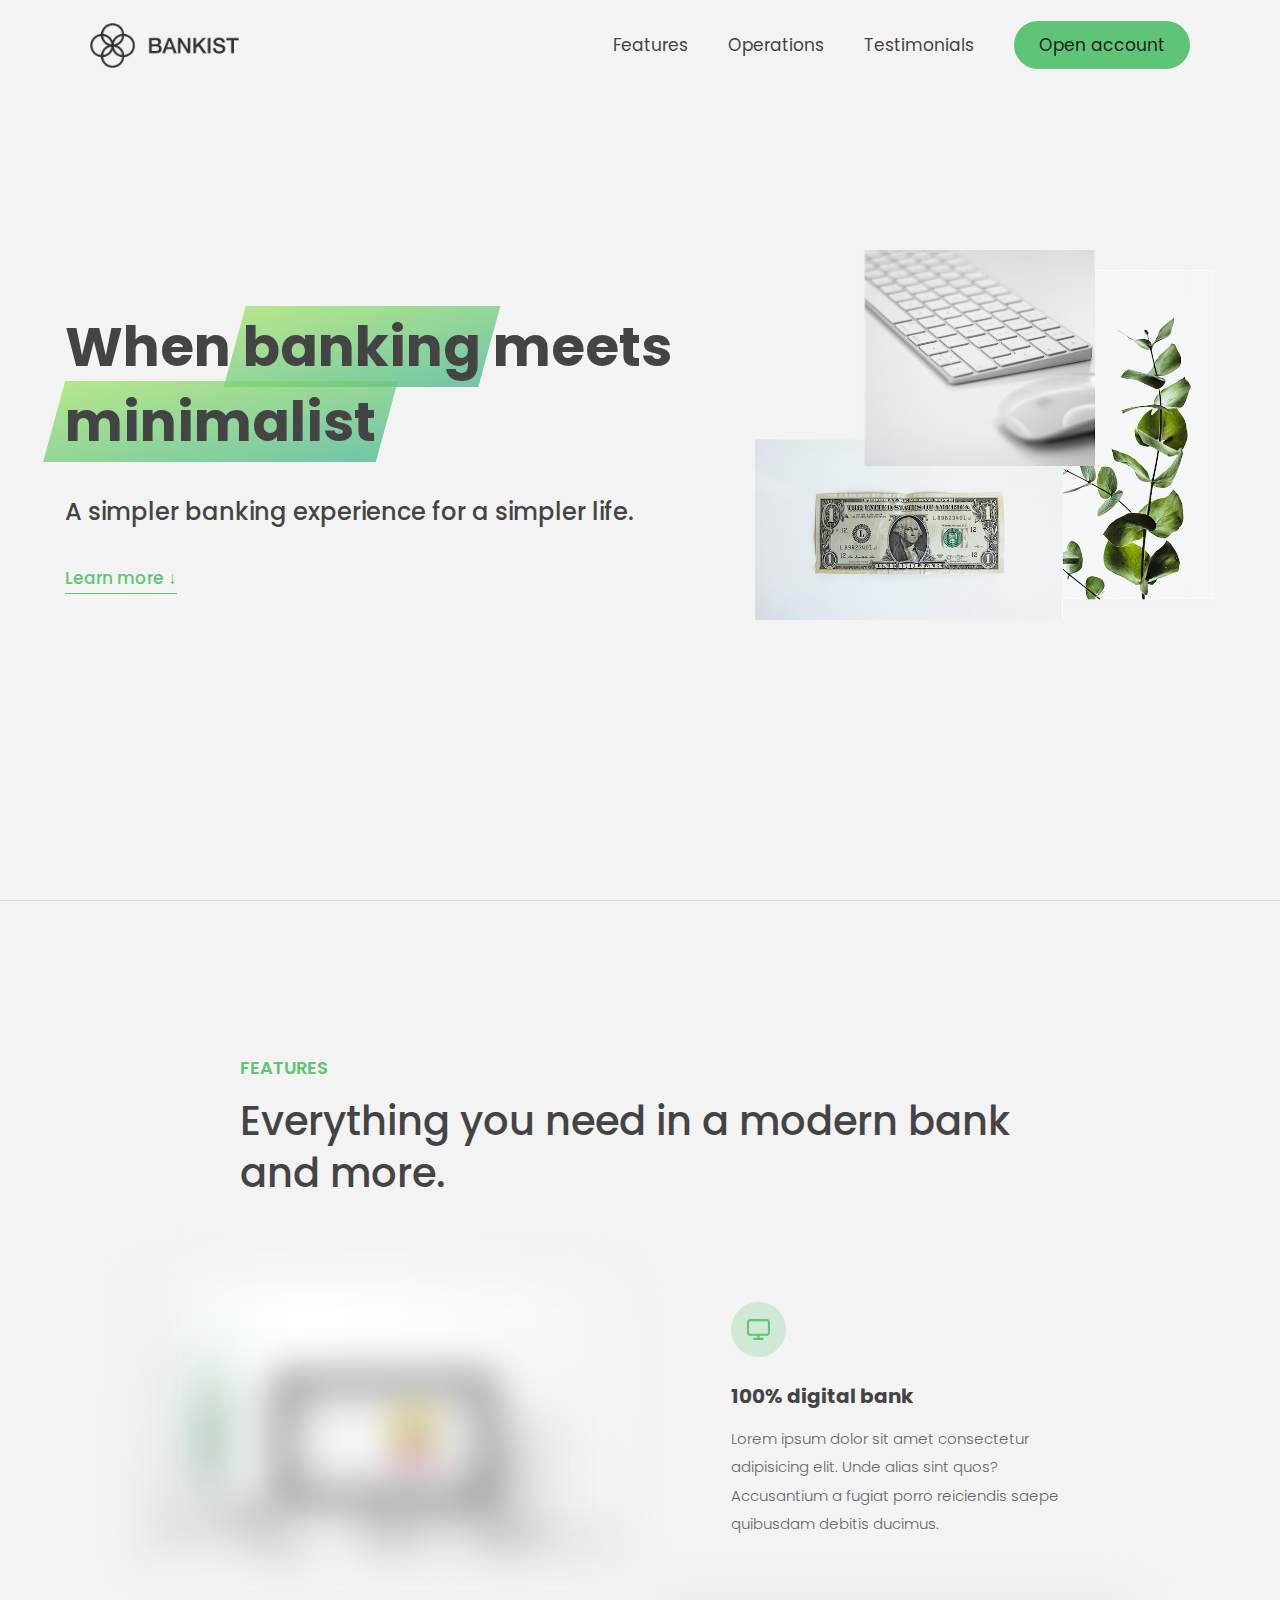
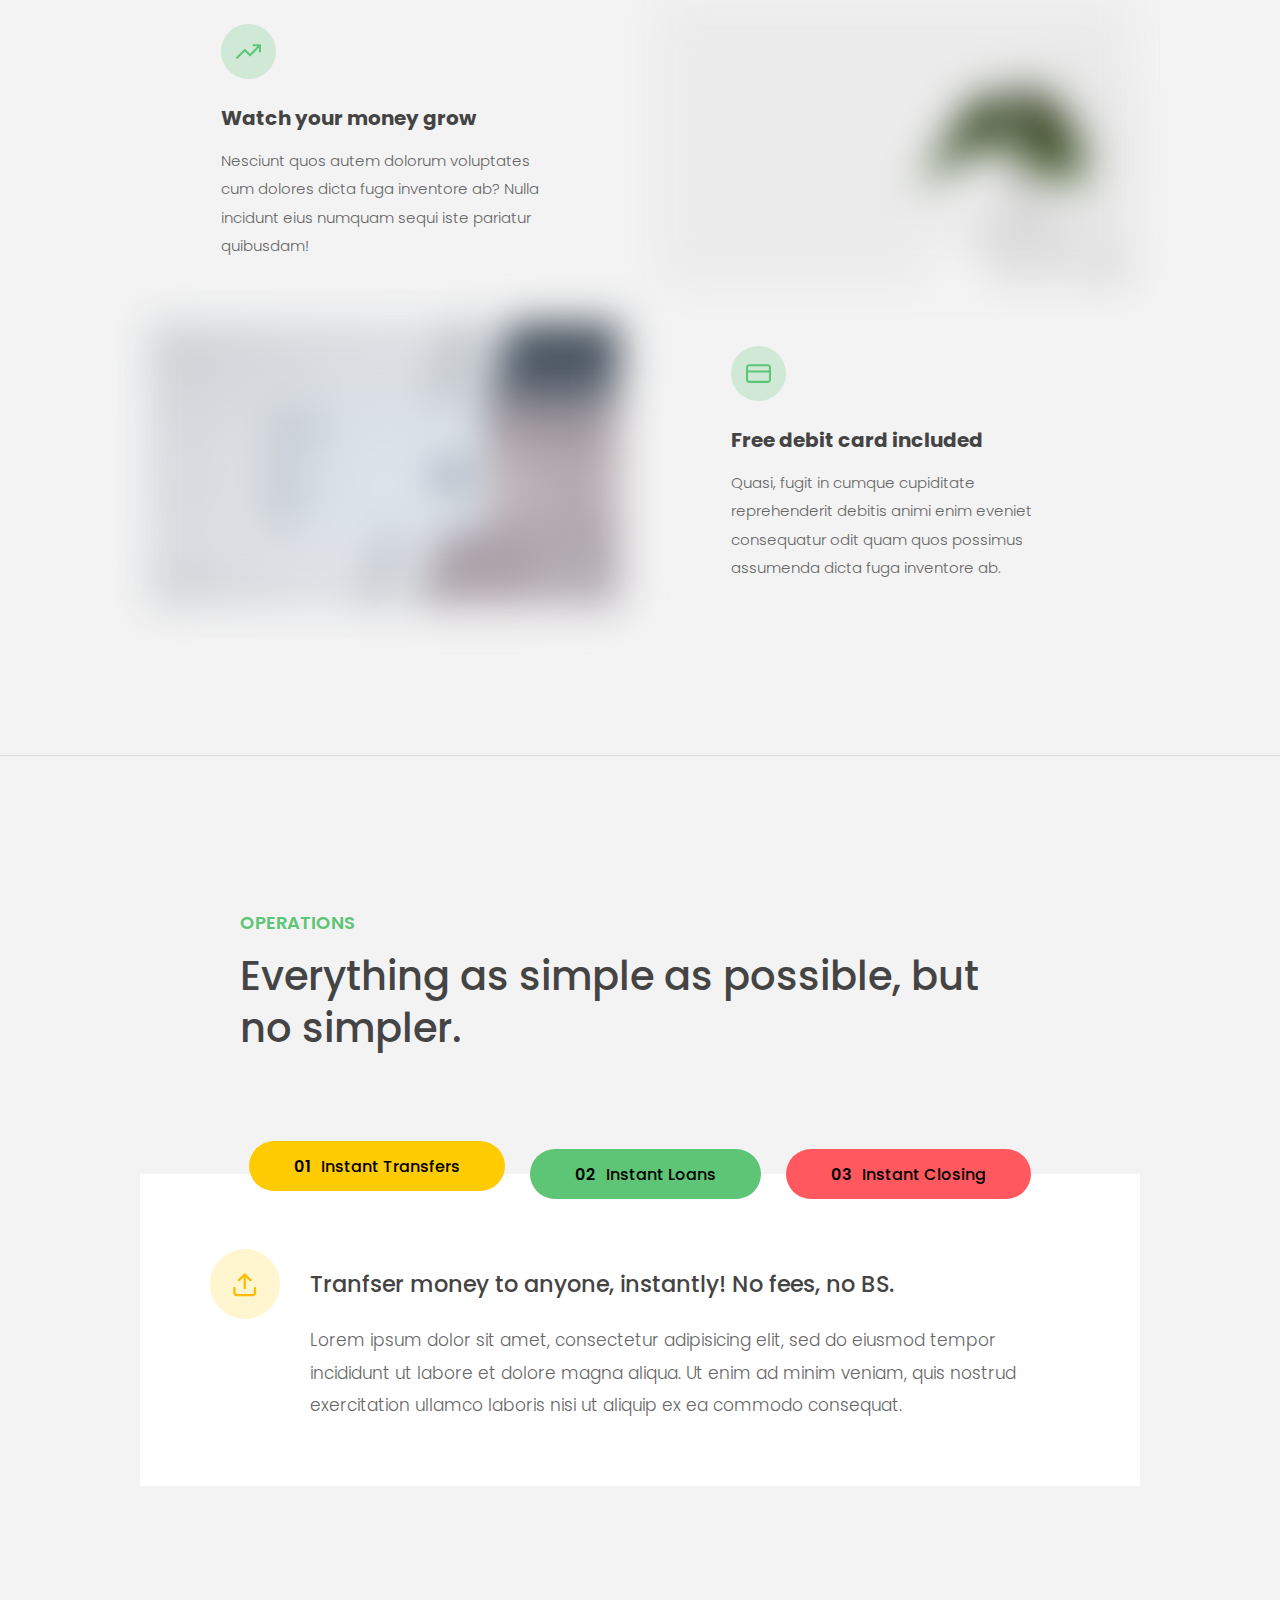
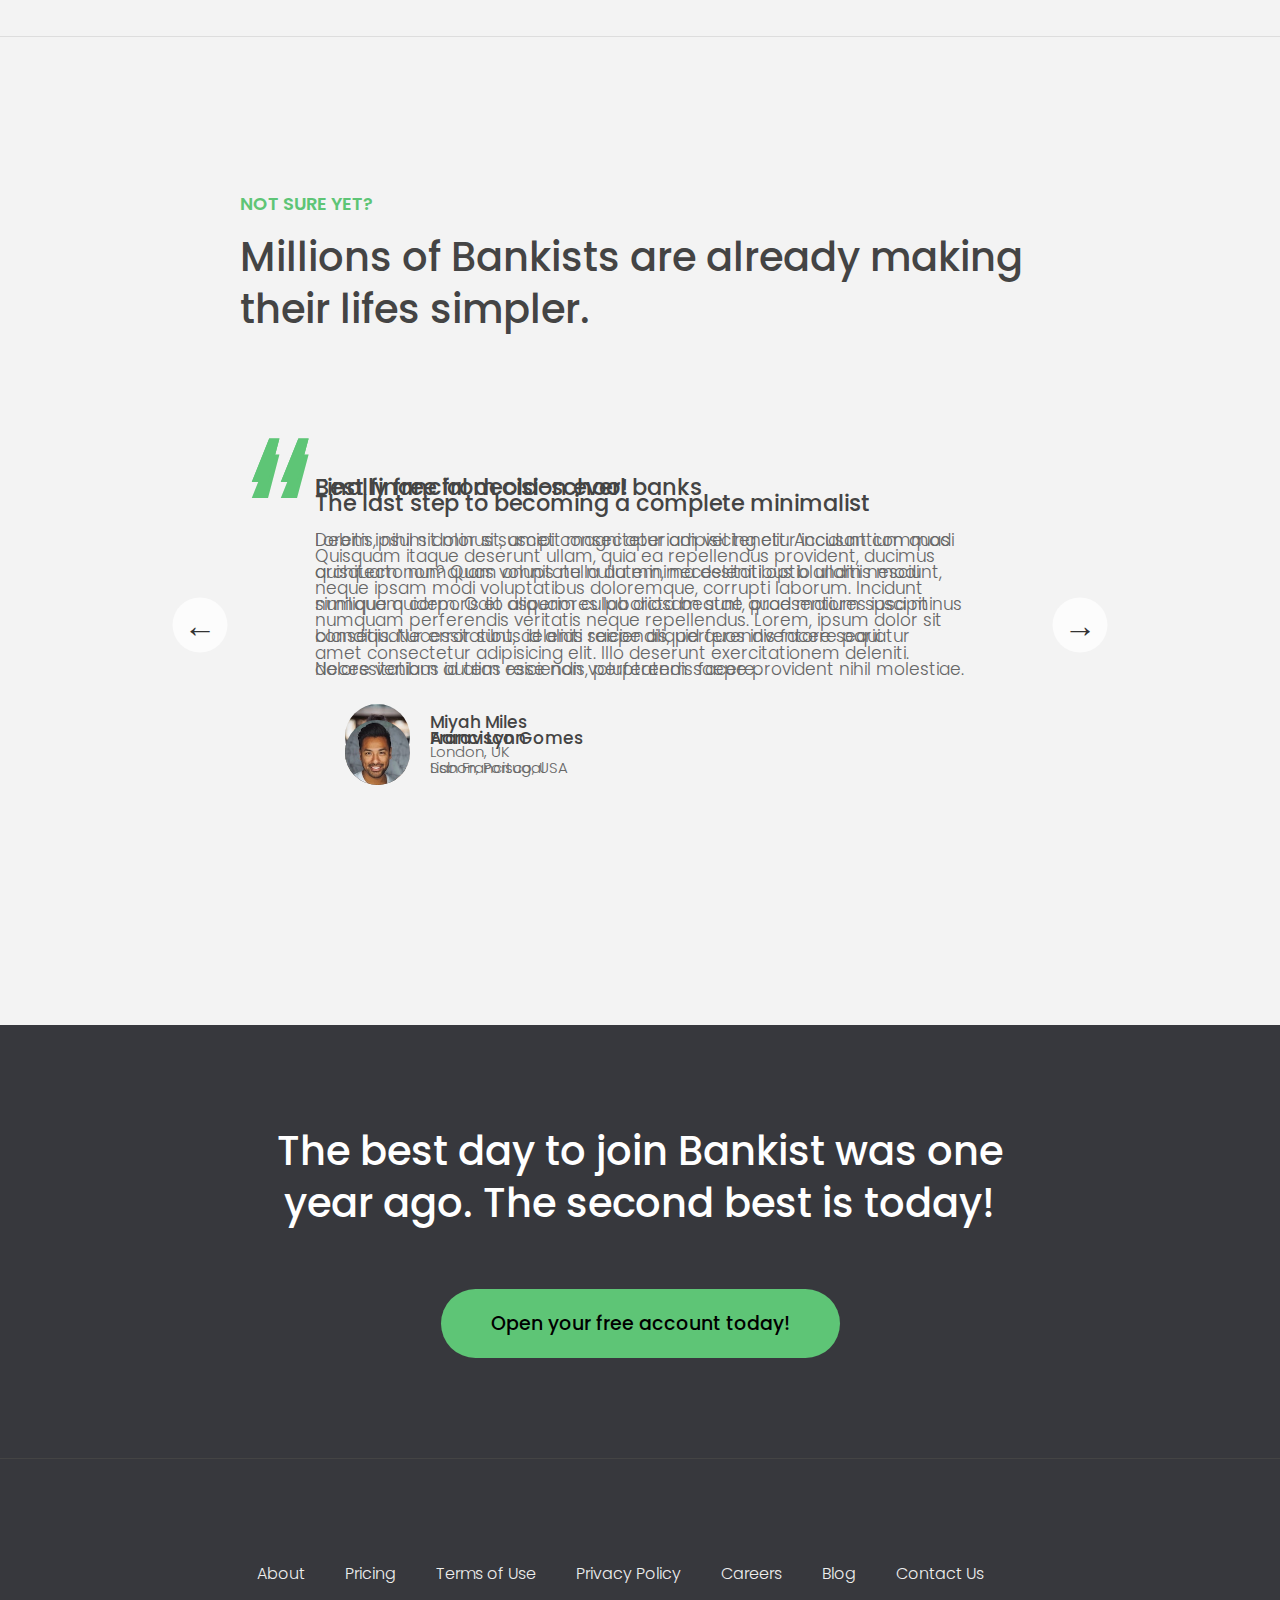
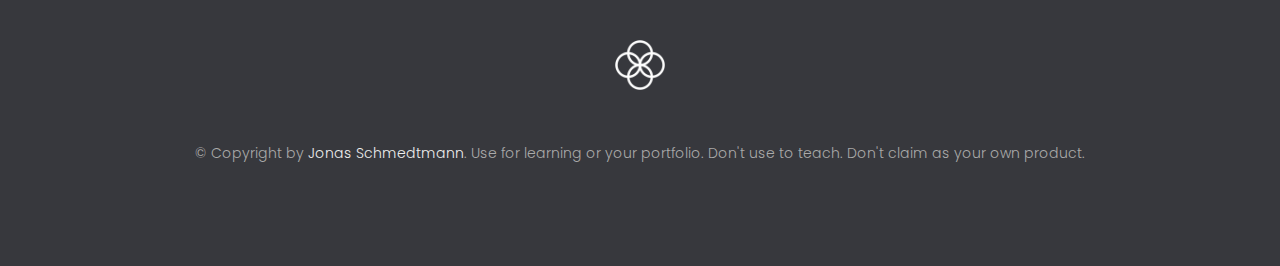
==== 13-Advanced-DOM-Bankist/starter/index.html @ 2bac459d "start" ====
<!DOCTYPE html>
<html lang="en">
  <head>
    <meta charset="UTF-8" />
    <meta name="viewport" content="width=device-width, initial-scale=1.0" />
    <meta http-equiv="X-UA-Compatible" content="ie=edge" />
    <link rel="shortcut icon" type="image/png" href="img/icon.png" />

    <link
      href="https://fonts.googleapis.com/css?family=Poppins:300,400,500,600&display=swap"
      rel="stylesheet"
    />
    <link rel="stylesheet" href="style.css" />
    <title>Bankist | When Banking meets Minimalist</title>
  </head>
  <body>
    <header class="header">
      <nav class="nav">
        <img
          src="img/logo.png"
          alt="Bankist logo"
          class="nav__logo"
          id="logo"
        />
        <ul class="nav__links">
          <li class="nav__item">
            <a class="nav__link" href="#section--1">Features</a>
          </li>
          <li class="nav__item">
            <a class="nav__link" href="#section--2">Operations</a>
          </li>
          <li class="nav__item">
            <a class="nav__link" href="#section--3">Testimonials</a>
          </li>
          <li class="nav__item">
            <a class="nav__link nav__link--btn btn--show-modal" href="#"
              >Open account</a
            >
          </li>
        </ul>
      </nav>

      <div class="header__title">
        <h1>
          When
          <!-- Green highlight effect -->
          <span class="highlight">banking</span>
          meets<br />
          <span class="highlight">minimalist</span>
        </h1>
        <h4>A simpler banking experience for a simpler life.</h4>
        <button class="btn--text btn--scroll-to">Learn more &DownArrow;</button>
        <img
          src="img/hero.png"
          class="header__img"
          alt="Minimalist bank items"
        />
      </div>
    </header>

    <section class="section" id="section--1">
      <div class="section__title">
        <h2 class="section__description">Features</h2>
        <h3 class="section__header">
          Everything you need in a modern bank and more.
        </h3>
      </div>

      <div class="features">
        <img
          src="img/digital-lazy.jpg"
          data-src="img/digital.jpg"
          alt="Computer"
          class="features__img lazy-img"
        />
        <div class="features__feature">
          <div class="features__icon">
            <svg>
              <use xlink:href="img/icons.svg#icon-monitor"></use>
            </svg>
          </div>
          <h5 class="features__header">100% digital bank</h5>
          <p>
            Lorem ipsum dolor sit amet consectetur adipisicing elit. Unde alias
            sint quos? Accusantium a fugiat porro reiciendis saepe quibusdam
            debitis ducimus.
          </p>
        </div>

        <div class="features__feature">
          <div class="features__icon">
            <svg>
              <use xlink:href="img/icons.svg#icon-trending-up"></use>
            </svg>
          </div>
          <h5 class="features__header">Watch your money grow</h5>
          <p>
            Nesciunt quos autem dolorum voluptates cum dolores dicta fuga
            inventore ab? Nulla incidunt eius numquam sequi iste pariatur
            quibusdam!
          </p>
        </div>
        <img
          src="img/grow-lazy.jpg"
          data-src="img/grow.jpg"
          alt="Plant"
          class="features__img lazy-img"
        />

        <img
          src="img/card-lazy.jpg"
          data-src="img/card.jpg"
          alt="Credit card"
          class="features__img lazy-img"
        />
        <div class="features__feature">
          <div class="features__icon">
            <svg>
              <use xlink:href="img/icons.svg#icon-credit-card"></use>
            </svg>
          </div>
          <h5 class="features__header">Free debit card included</h5>
          <p>
            Quasi, fugit in cumque cupiditate reprehenderit debitis animi enim
            eveniet consequatur odit quam quos possimus assumenda dicta fuga
            inventore ab.
          </p>
        </div>
      </div>
    </section>

    <section class="section" id="section--2">
      <div class="section__title">
        <h2 class="section__description">Operations</h2>
        <h3 class="section__header">
          Everything as simple as possible, but no simpler.
        </h3>
      </div>

      <div class="operations">
        <div class="operations__tab-container">
          <button
            class="btn operations__tab operations__tab--1 operations__tab--active"
            data-tab="1"
          >
            <span>01</span>Instant Transfers
          </button>
          <button class="btn operations__tab operations__tab--2" data-tab="2">
            <span>02</span>Instant Loans
          </button>
          <button class="btn operations__tab operations__tab--3" data-tab="3">
            <span>03</span>Instant Closing
          </button>
        </div>
        <div
          class="operations__content operations__content--1 operations__content--active"
        >
          <div class="operations__icon operations__icon--1">
            <svg>
              <use xlink:href="img/icons.svg#icon-upload"></use>
            </svg>
          </div>
          <h5 class="operations__header">
            Tranfser money to anyone, instantly! No fees, no BS.
          </h5>
          <p>
            Lorem ipsum dolor sit amet, consectetur adipisicing elit, sed do
            eiusmod tempor incididunt ut labore et dolore magna aliqua. Ut enim
            ad minim veniam, quis nostrud exercitation ullamco laboris nisi ut
            aliquip ex ea commodo consequat.
          </p>
        </div>

        <div class="operations__content operations__content--2">
          <div class="operations__icon operations__icon--2">
            <svg>
              <use xlink:href="img/icons.svg#icon-home"></use>
            </svg>
          </div>
          <h5 class="operations__header">
            Buy a home or make your dreams come true, with instant loans.
          </h5>
          <p>
            Duis aute irure dolor in reprehenderit in voluptate velit esse
            cillum dolore eu fugiat nulla pariatur. Excepteur sint occaecat
            cupidatat non proident, sunt in culpa qui officia deserunt mollit
            anim id est laborum.
          </p>
        </div>
        <div class="operations__content operations__content--3">
          <div class="operations__icon operations__icon--3">
            <svg>
              <use xlink:href="img/icons.svg#icon-user-x"></use>
            </svg>
          </div>
          <h5 class="operations__header">
            No longer need your account? No problem! Close it instantly.
          </h5>
          <p>
            Excepteur sint occaecat cupidatat non proident, sunt in culpa qui
            officia deserunt mollit anim id est laborum. Ut enim ad minim
            veniam, quis nostrud exercitation ullamco laboris nisi ut aliquip ex
            ea commodo consequat.
          </p>
        </div>
      </div>
    </section>

    <section class="section" id="section--3">
      <div class="section__title section__title--testimonials">
        <h2 class="section__description">Not sure yet?</h2>
        <h3 class="section__header">
          Millions of Bankists are already making their lifes simpler.
        </h3>
      </div>

      <div class="slider">
        <div class="slide slide--1">
          <div class="testimonial">
            <h5 class="testimonial__header">Best financial decision ever!</h5>
            <blockquote class="testimonial__text">
              Lorem ipsum dolor sit, amet consectetur adipisicing elit.
              Accusantium quas quisquam non? Quas voluptate nulla minima
              deleniti optio ullam nesciunt, numquam corporis et asperiores
              laboriosam sunt, praesentium suscipit blanditiis. Necessitatibus
              id alias reiciendis, perferendis facere pariatur dolore veniam
              autem esse non voluptatem saepe provident nihil molestiae.
            </blockquote>
            <address class="testimonial__author">
              <img src="img/user-1.jpg" alt="" class="testimonial__photo" />
              <h6 class="testimonial__name">Aarav Lynn</h6>
              <p class="testimonial__location">San Francisco, USA</p>
            </address>
          </div>
        </div>

        <div class="slide slide--2">
          <div class="testimonial">
            <h5 class="testimonial__header">
              The last step to becoming a complete minimalist
            </h5>
            <blockquote class="testimonial__text">
              Quisquam itaque deserunt ullam, quia ea repellendus provident,
              ducimus neque ipsam modi voluptatibus doloremque, corrupti
              laborum. Incidunt numquam perferendis veritatis neque repellendus.
              Lorem, ipsum dolor sit amet consectetur adipisicing elit. Illo
              deserunt exercitationem deleniti.
            </blockquote>
            <address class="testimonial__author">
              <img src="img/user-2.jpg" alt="" class="testimonial__photo" />
              <h6 class="testimonial__name">Miyah Miles</h6>
              <p class="testimonial__location">London, UK</p>
            </address>
          </div>
        </div>

        <div class="slide slide--3">
          <div class="testimonial">
            <h5 class="testimonial__header">
              Finally free from old-school banks
            </h5>
            <blockquote class="testimonial__text">
              Debitis, nihil sit minus suscipit magni aperiam vel tenetur
              incidunt commodi architecto numquam omnis nulla autem,
              necessitatibus blanditiis modi similique quidem. Odio aliquam
              culpa dicta beatae quod maiores ipsa minus consequatur error sunt,
              deleniti saepe aliquid quos inventore sequi. Necessitatibus id
              alias reiciendis, perferendis facere.
            </blockquote>
            <address class="testimonial__author">
              <img src="img/user-3.jpg" alt="" class="testimonial__photo" />
              <h6 class="testimonial__name">Francisco Gomes</h6>
              <p class="testimonial__location">Lisbon, Portugal</p>
            </address>
          </div>
        </div>

        <!-- <div class="slide"><img src="img/img-1.jpg" alt="Photo 1" /></div>
        <div class="slide"><img src="img/img-2.jpg" alt="Photo 2" /></div>
        <div class="slide"><img src="img/img-3.jpg" alt="Photo 3" /></div>
        <div class="slide"><img src="img/img-4.jpg" alt="Photo 4" /></div> -->
        <button class="slider__btn slider__btn--left">&larr;</button>
        <button class="slider__btn slider__btn--right">&rarr;</button>
        <div class="dots"></div>
      </div>
    </section>

    <section class="section section--sign-up">
      <div class="section__title">
        <h3 class="section__header">
          The best day to join Bankist was one year ago. The second best is
          today!
        </h3>
      </div>
      <button class="btn btn--show-modal">Open your free account today!</button>
    </section>

    <footer class="footer">
      <ul class="footer__nav">
        <li class="footer__item">
          <a class="footer__link" href="#">About</a>
        </li>
        <li class="footer__item">
          <a class="footer__link" href="#">Pricing</a>
        </li>
        <li class="footer__item">
          <a class="footer__link" href="#">Terms of Use</a>
        </li>
        <li class="footer__item">
          <a class="footer__link" href="#">Privacy Policy</a>
        </li>
        <li class="footer__item">
          <a class="footer__link" href="#">Careers</a>
        </li>
        <li class="footer__item">
          <a class="footer__link" href="#">Blog</a>
        </li>
        <li class="footer__item">
          <a class="footer__link" href="#">Contact Us</a>
        </li>
      </ul>
      <img src="img/icon.png" alt="Logo" class="footer__logo" />
      <p class="footer__copyright">
        &copy; Copyright by
        <a
          class="footer__link twitter-link"
          target="_blank"
          href="https://twitter.com/jonasschmedtman"
          >Jonas Schmedtmann</a
        >. Use for learning or your portfolio. Don't use to teach. Don't claim
        as your own product.
      </p>
    </footer>

    <div class="modal hidden">
      <button class="btn--close-modal">&times;</button>
      <h2 class="modal__header">
        Open your bank account <br />
        in just <span class="highlight">5 minutes</span>
      </h2>
      <form class="modal__form">
        <label>First Name</label>
        <input type="text" />
        <label>Last Name</label>
        <input type="text" />
        <label>Email Address</label>
        <input type="email" />
        <button class="btn">Next step &rarr;</button>
      </form>
    </div>
    <div class="overlay hidden"></div>

    <script src="script.js"></script>
  </body>
</html>
---- 13-Advanced-DOM-Bankist/starter/style.css ----
/* The page is NOT responsive. You can implement responsiveness yourself if you wanna have some fun 😃 */

:root {
  --color-primary: #5ec576;
  --color-secondary: #ffcb03;
  --color-tertiary: #ff585f;
  --color-primary-darker: #4bbb7d;
  --color-secondary-darker: #ffbb00;
  --color-tertiary-darker: #fd424b;
  --color-primary-opacity: #5ec5763a;
  --color-secondary-opacity: #ffcd0331;
  --color-tertiary-opacity: #ff58602d;
  --gradient-primary: linear-gradient(to top left, #39b385, #9be15d);
  --gradient-secondary: linear-gradient(to top left, #ffb003, #ffcb03);
}
* {
  margin: 0;
  padding: 0;
  box-sizing: inherit;
}

html {
  font-size: 62.5%;
  box-sizing: border-box;
}

body {
  font-family: 'Poppins', sans-serif;
  font-weight: 300;
  color: #444;
  line-height: 1.9;
  background-color: #f3f3f3;
}

/* GENERAL ELEMENTS */
.section {
  padding: 15rem 3rem;
  border-top: 1px solid #ddd;

  transition: transform 1s, opacity 1s;
}

.section--hidden {
  opacity: 0;
  transform: translateY(8rem);
}

.section__title {
  max-width: 80rem;
  margin: 0 auto 8rem auto;
}

.section__description {
  font-size: 1.8rem;
  font-weight: 600;
  text-transform: uppercase;
  color: var(--color-primary);
  margin-bottom: 1rem;
}

.section__header {
  font-size: 4rem;
  line-height: 1.3;
  font-weight: 500;
}

.btn {
  display: inline-block;
  background-color: var(--color-primary);
  font-size: 1.6rem;
  font-family: inherit;
  font-weight: 500;
  border: none;
  padding: 1.25rem 4.5rem;
  border-radius: 10rem;
  cursor: pointer;
  transition: all 0.3s;
}

.btn:hover {
  background-color: var(--color-primary-darker);
}

.btn--text {
  display: inline-block;
  background: none;
  font-size: 1.7rem;
  font-family: inherit;
  font-weight: 500;
  color: var(--color-primary);
  border: none;
  border-bottom: 1px solid currentColor;
  padding-bottom: 2px;
  cursor: pointer;
  transition: all 0.3s;
}

p {
  color: #666;
}

/* This is BAD for accessibility! Don't do in the real world! */
button:focus {
  outline: none;
}

img {
  transition: filter 0.5s;
}

.lazy-img {
  filter: blur(20px);
}

/* NAVIGATION */
.nav {
  display: flex;
  justify-content: space-between;
  align-items: center;
  height: 9rem;
  width: 100%;
  padding: 0 6rem;
  z-index: 100;
}

/* nav and stickly class at the same time */
.nav.sticky {
  position: fixed;
  background-color: rgba(255, 255, 255, 0.95);
}

.nav__logo {
  height: 4.5rem;
  transition: all 0.3s;
}

.nav__links {
  display: flex;
  align-items: center;
  list-style: none;
}

.nav__item {
  margin-left: 4rem;
}

.nav__link:link,
.nav__link:visited {
  font-size: 1.7rem;
  font-weight: 400;
  color: inherit;
  text-decoration: none;
  display: block;
  transition: all 0.3s;
}

.nav__link--btn:link,
.nav__link--btn:visited {
  padding: 0.8rem 2.5rem;
  border-radius: 3rem;
  background-color: var(--color-primary);
  color: #222;
}

.nav__link--btn:hover,
.nav__link--btn:active {
  color: inherit;
  background-color: var(--color-primary-darker);
  color: #333;
}

/* HEADER */
.header {
  padding: 0 3rem;
  height: 100vh;
  display: flex;
  flex-direction: column;
  align-items: center;
}

.header__title {
  flex: 1;

  max-width: 115rem;
  display: grid;
  grid-template-columns: 3fr 2fr;
  row-gap: 3rem;
  align-content: center;
  justify-content: center;

  align-items: start;
  justify-items: start;
}

h1 {
  font-size: 5.5rem;
  line-height: 1.35;
}

h4 {
  font-size: 2.4rem;
  font-weight: 500;
}

.header__img {
  width: 100%;
  grid-column: 2 / 3;
  grid-row: 1 / span 4;
  transform: translateY(-6rem);
}

.highlight {
  position: relative;
}

.highlight::after {
  display: block;
  content: '';
  position: absolute;
  bottom: 0;
  left: 0;
  height: 100%;
  width: 100%;
  z-index: -1;
  opacity: 0.7;
  transform: scale(1.07, 1.05) skewX(-15deg);
  background-image: var(--gradient-primary);
}

/* FEATURES */
.features {
  display: grid;
  grid-template-columns: 1fr 1fr;
  gap: 4rem;
  margin: 0 12rem;
}

.features__img {
  width: 100%;
}

.features__feature {
  align-self: center;
  justify-self: center;
  width: 70%;
  font-size: 1.5rem;
}

.features__icon {
  display: flex;
  align-items: center;
  justify-content: center;
  background-color: var(--color-primary-opacity);
  height: 5.5rem;
  width: 5.5rem;
  border-radius: 50%;
  margin-bottom: 2rem;
}

.features__icon svg {
  height: 2.5rem;
  width: 2.5rem;
  fill: var(--color-primary);
}

.features__header {
  font-size: 2rem;
  margin-bottom: 1rem;
}

/* OPERATIONS */
.operations {
  max-width: 100rem;
  margin: 12rem auto 0 auto;

  background-color: #fff;
}

.operations__tab-container {
  display: flex;
  justify-content: center;
}

.operations__tab {
  margin-right: 2.5rem;
  transform: translateY(-50%);
}

.operations__tab span {
  margin-right: 1rem;
  font-weight: 600;
  display: inline-block;
}

.operations__tab--1 {
  background-color: var(--color-secondary);
}

.operations__tab--1:hover {
  background-color: var(--color-secondary-darker);
}

.operations__tab--3 {
  background-color: var(--color-tertiary);
  margin: 0;
}

.operations__tab--3:hover {
  background-color: var(--color-tertiary-darker);
}

.operations__tab--active {
  transform: translateY(-66%);
}

.operations__content {
  display: none;

  /* JUST PRESENTATIONAL */
  font-size: 1.7rem;
  padding: 2.5rem 7rem 6.5rem 7rem;
}

.operations__content--active {
  display: grid;
  grid-template-columns: 7rem 1fr;
  column-gap: 3rem;
  row-gap: 0.5rem;
}

.operations__header {
  font-size: 2.25rem;
  font-weight: 500;
  align-self: center;
}

.operations__icon {
  display: flex;
  align-items: center;
  justify-content: center;
  height: 7rem;
  width: 7rem;
  border-radius: 50%;
}

.operations__icon svg {
  height: 2.75rem;
  width: 2.75rem;
}

.operations__content p {
  grid-column: 2;
}

.operations__icon--1 {
  background-color: var(--color-secondary-opacity);
}
.operations__icon--2 {
  background-color: var(--color-primary-opacity);
}
.operations__icon--3 {
  background-color: var(--color-tertiary-opacity);
}
.operations__icon--1 svg {
  fill: var(--color-secondary-darker);
}
.operations__icon--2 svg {
  fill: var(--color-primary);
}
.operations__icon--3 svg {
  fill: var(--color-tertiary);
}

/* SLIDER */
.slider {
  max-width: 100rem;
  height: 50rem;
  margin: 0 auto;
  position: relative;

  /* IN THE END */
  overflow: hidden;
}

.slide {
  position: absolute;
  top: 0;
  width: 100%;
  height: 50rem;

  display: flex;
  align-items: center;
  justify-content: center;

  /* THIS creates the animation! */
  transition: transform 1s;
}

.slide > img {
  /* Only for images that have different size than slide */
  width: 100%;
  height: 100%;
  object-fit: cover;
}

.slider__btn {
  position: absolute;
  top: 50%;
  z-index: 10;

  border: none;
  background: rgba(255, 255, 255, 0.7);
  font-family: inherit;
  color: #333;
  border-radius: 50%;
  height: 5.5rem;
  width: 5.5rem;
  font-size: 3.25rem;
  cursor: pointer;
}

.slider__btn--left {
  left: 6%;
  transform: translate(-50%, -50%);
}

.slider__btn--right {
  right: 6%;
  transform: translate(50%, -50%);
}

.dots {
  position: absolute;
  bottom: 5%;
  left: 50%;
  transform: translateX(-50%);
  display: flex;
}

.dots__dot {
  border: none;
  background-color: #b9b9b9;
  opacity: 0.7;
  height: 1rem;
  width: 1rem;
  border-radius: 50%;
  margin-right: 1.75rem;
  cursor: pointer;
  transition: all 0.5s;

  /* Only necessary when overlying images */
  /* box-shadow: 0 0.6rem 1.5rem rgba(0, 0, 0, 0.7); */
}

.dots__dot:last-child {
  margin: 0;
}

.dots__dot--active {
  /* background-color: #fff; */
  background-color: #888;
  opacity: 1;
}

/* TESTIMONIALS */
.testimonial {
  width: 65%;
  position: relative;
}

.testimonial::before {
  content: '\201C';
  position: absolute;
  top: -5.7rem;
  left: -6.8rem;
  line-height: 1;
  font-size: 20rem;
  font-family: inherit;
  color: var(--color-primary);
  z-index: -1;
}

.testimonial__header {
  font-size: 2.25rem;
  font-weight: 500;
  margin-bottom: 1.5rem;
}

.testimonial__text {
  font-size: 1.7rem;
  margin-bottom: 3.5rem;
  color: #666;
}

.testimonial__author {
  margin-left: 3rem;
  font-style: normal;

  display: grid;
  grid-template-columns: 6.5rem 1fr;
  column-gap: 2rem;
}

.testimonial__photo {
  grid-row: 1 / span 2;
  width: 6.5rem;
  border-radius: 50%;
}

.testimonial__name {
  font-size: 1.7rem;
  font-weight: 500;
  align-self: end;
  margin: 0;
}

.testimonial__location {
  font-size: 1.5rem;
}

.section__title--testimonials {
  margin-bottom: 4rem;
}

/* SIGNUP */
.section--sign-up {
  background-color: #37383d;
  border-top: none;
  border-bottom: 1px solid #444;
  text-align: center;
  padding: 10rem 3rem;
}

.section--sign-up .section__header {
  color: #fff;
  text-align: center;
}

.section--sign-up .section__title {
  margin-bottom: 6rem;
}

.section--sign-up .btn {
  font-size: 1.9rem;
  padding: 2rem 5rem;
}

/* FOOTER */
.footer {
  padding: 10rem 3rem;
  background-color: #37383d;
}

.footer__nav {
  list-style: none;
  display: flex;
  justify-content: center;
  margin-bottom: 5rem;
}

.footer__item {
  margin-right: 4rem;
}

.footer__link {
  font-size: 1.6rem;
  color: #eee;
  text-decoration: none;
}

.footer__logo {
  height: 5rem;
  display: block;
  margin: 0 auto;
  margin-bottom: 5rem;
}

.footer__copyright {
  font-size: 1.4rem;
  color: #aaa;
  text-align: center;
}

.footer__copyright .footer__link {
  font-size: 1.4rem;
}

/* MODAL WINDOW */
.modal {
  position: fixed;
  top: 50%;
  left: 50%;
  transform: translate(-50%, -50%);
  max-width: 60rem;
  background-color: #f3f3f3;
  padding: 5rem 6rem;
  box-shadow: 0 4rem 6rem rgba(0, 0, 0, 0.3);
  z-index: 1000;
  transition: all 0.5s;
}

.overlay {
  position: fixed;
  top: 0;
  left: 0;
  width: 100%;
  height: 100%;
  background-color: rgba(0, 0, 0, 0.5);
  backdrop-filter: blur(4px);
  z-index: 100;
  transition: all 0.5s;
}

.modal__header {
  font-size: 3.25rem;
  margin-bottom: 4.5rem;
  line-height: 1.5;
}

.modal__form {
  margin: 0 3rem;
  display: grid;
  grid-template-columns: 1fr 2fr;
  align-items: center;
  gap: 2.5rem;
}

.modal__form label {
  font-size: 1.7rem;
  font-weight: 500;
}

.modal__form input {
  font-size: 1.7rem;
  padding: 1rem 1.5rem;
  border: 1px solid #ddd;
  border-radius: 0.5rem;
}

.modal__form button {
  grid-column: 1 / span 2;
  justify-self: center;
  margin-top: 1rem;
}

.btn--close-modal {
  font-family: inherit;
  color: inherit;
  position: absolute;
  top: 0.5rem;
  right: 2rem;
  font-size: 4rem;
  cursor: pointer;
  border: none;
  background: none;
}

.hidden {
  visibility: hidden;
  opacity: 0;
}

/* COOKIE MESSAGE */
.cookie-message {
  display: flex;
  align-items: center;
  justify-content: space-evenly;
  width: 100%;
  background-color: white;
  color: #bbb;
  font-size: 1.5rem;
  font-weight: 400;
}
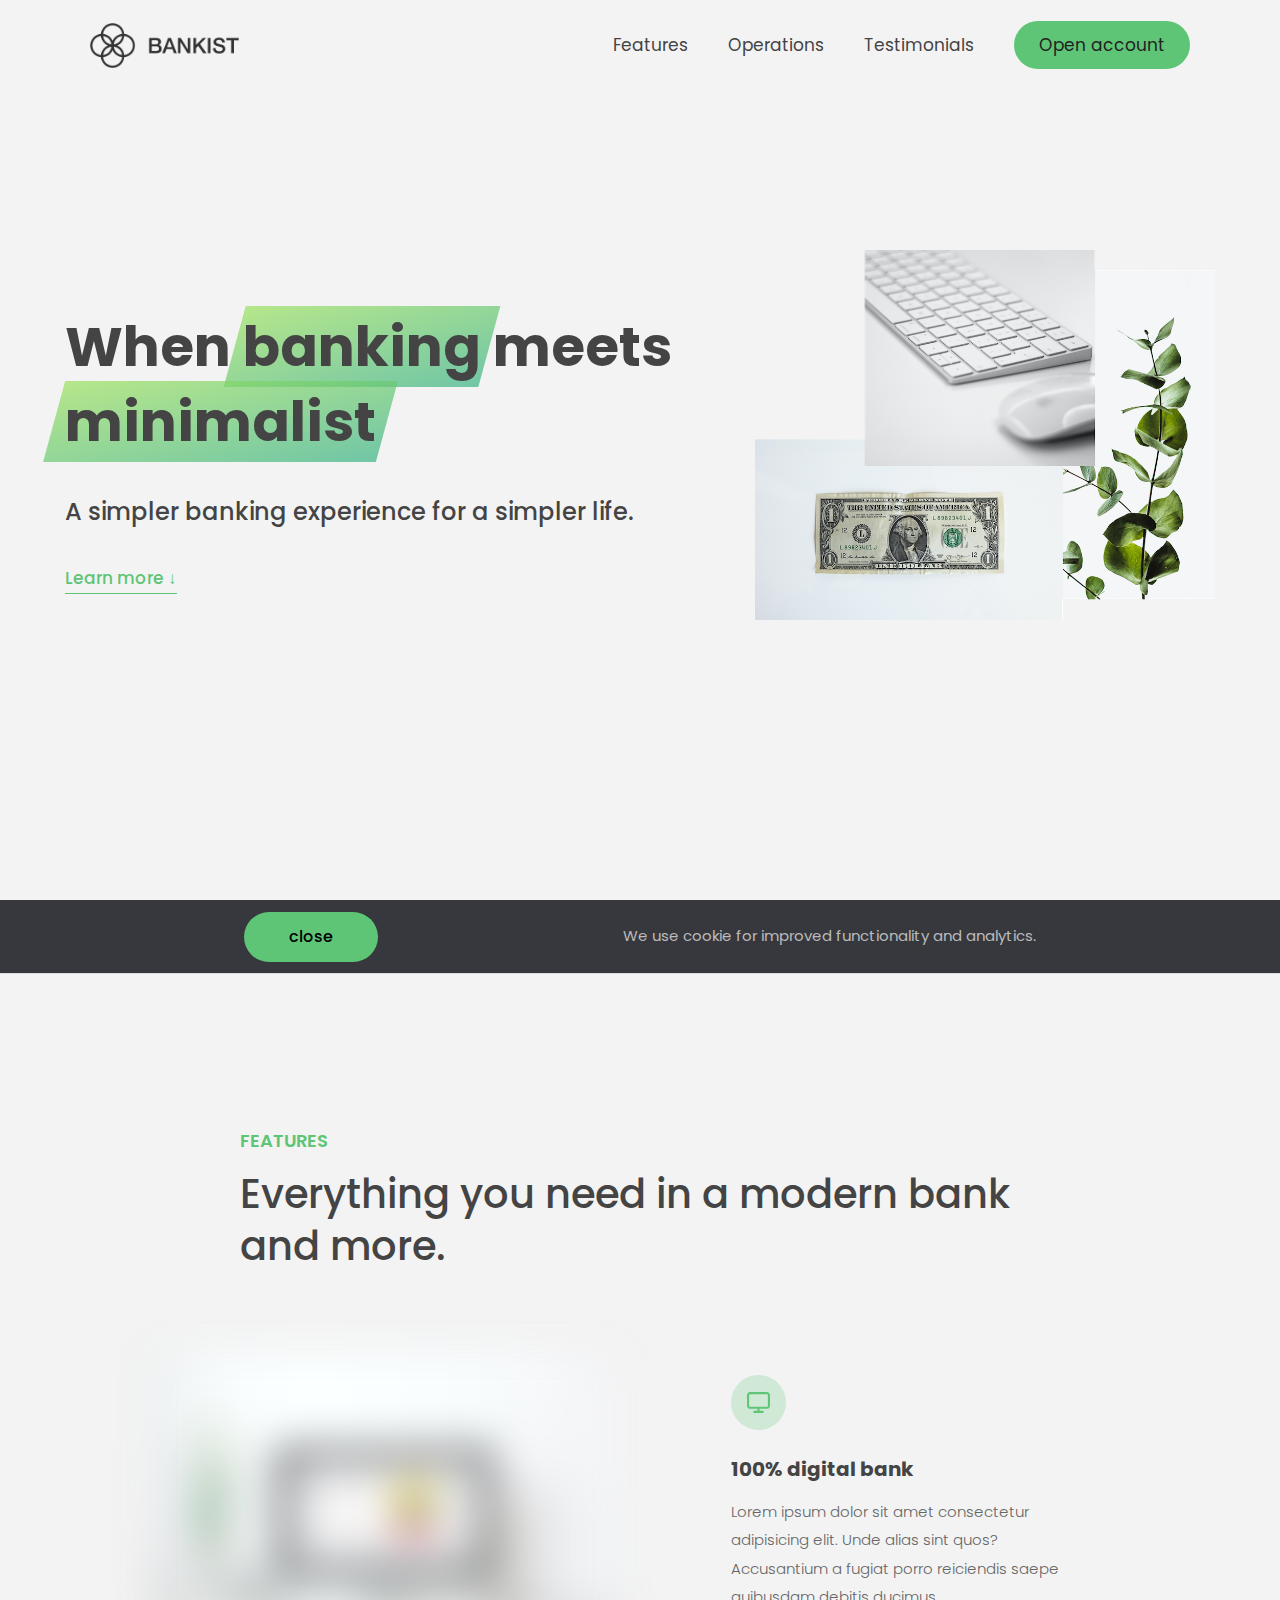
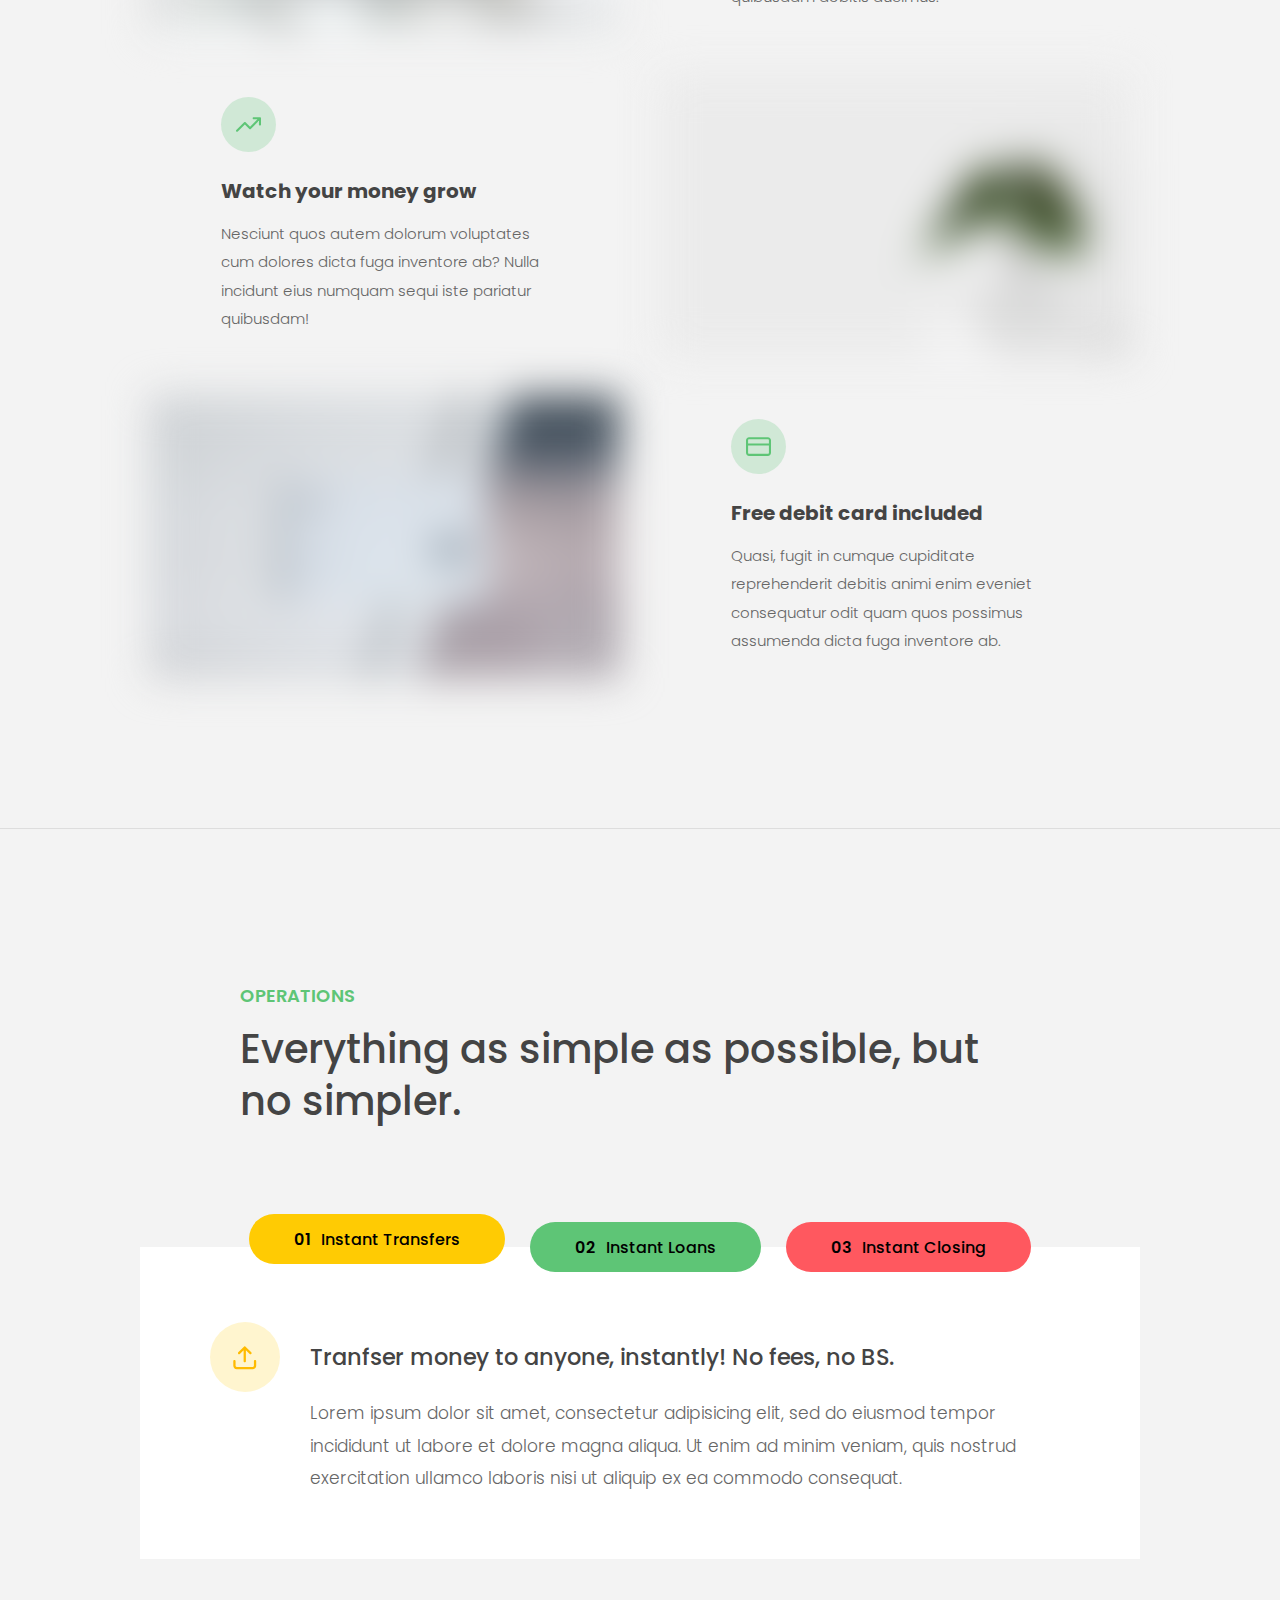
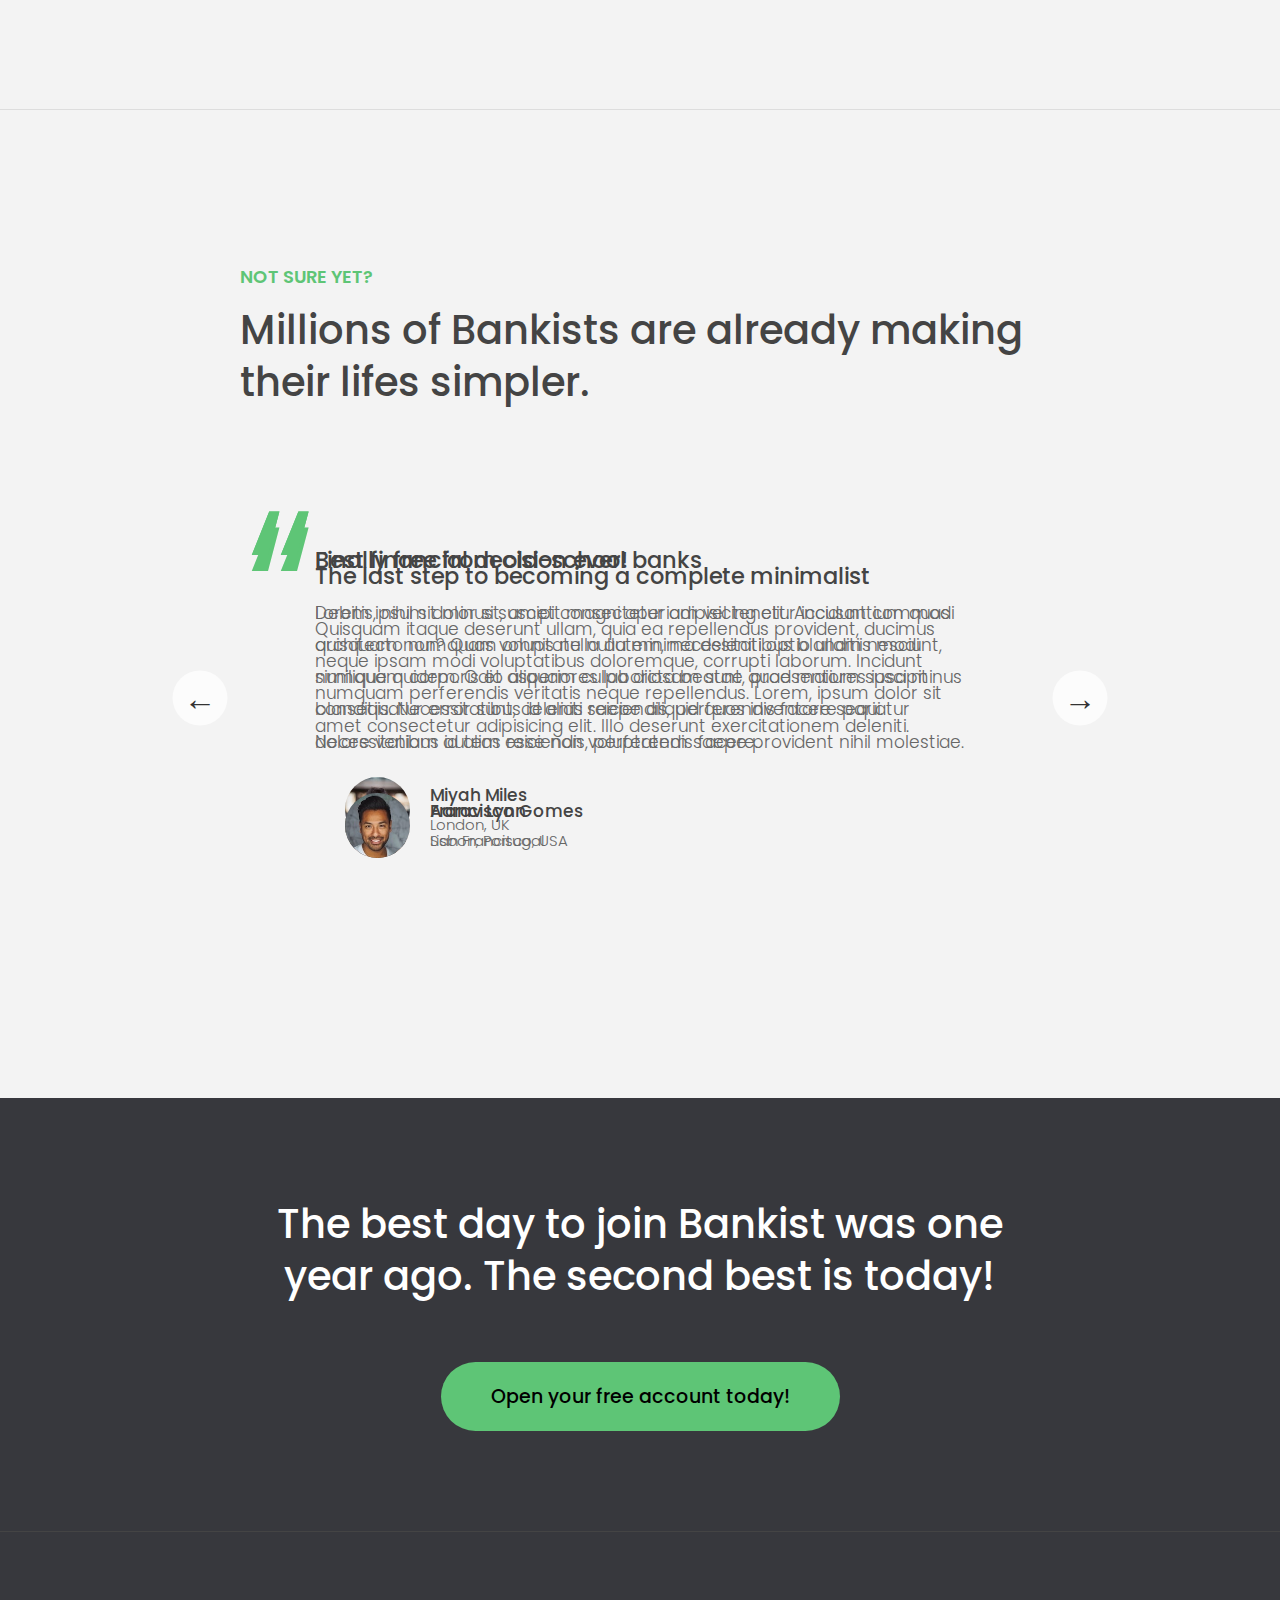
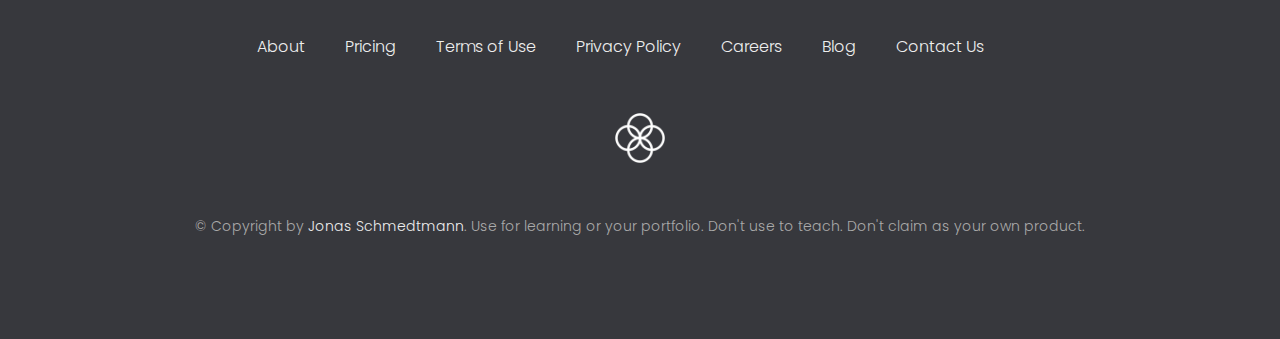
==== commit 0a601c59: "13-video completed" ====
--- a/13-Advanced-DOM-Bankist/starter/index.html
+++ b/13-Advanced-DOM-Bankist/starter/index.html
@@ -24,7 +24,12 @@
         />
         <ul class="nav__links">
           <li class="nav__item">
-            <a class="nav__link" href="#section--1">Features</a>
+            <a
+              class="nav__link"
+              data-ss-number="shope-kachok"
+              href="#section--1"
+              >Features</a
+            >
           </li>
           <li class="nav__item">
             <a class="nav__link" href="#section--2">Operations</a>
@@ -140,7 +145,10 @@
       <div class="operations">
         <div class="operations__tab-container">
           <button
-            class="btn operations__tab operations__tab--1 operations__tab--active"
+            class="
+              btn
+              operations__tab operations__tab--1 operations__tab--active
+            "
             data-tab="1"
           >
             <span>01</span>Instant Transfers
@@ -153,7 +161,11 @@
           </button>
         </div>
         <div
-          class="operations__content operations__content--1 operations__content--active"
+          class="
+            operations__content
+            operations__content--1
+            operations__content--active
+          "
         >
           <div class="operations__icon operations__icon--1">
             <svg>
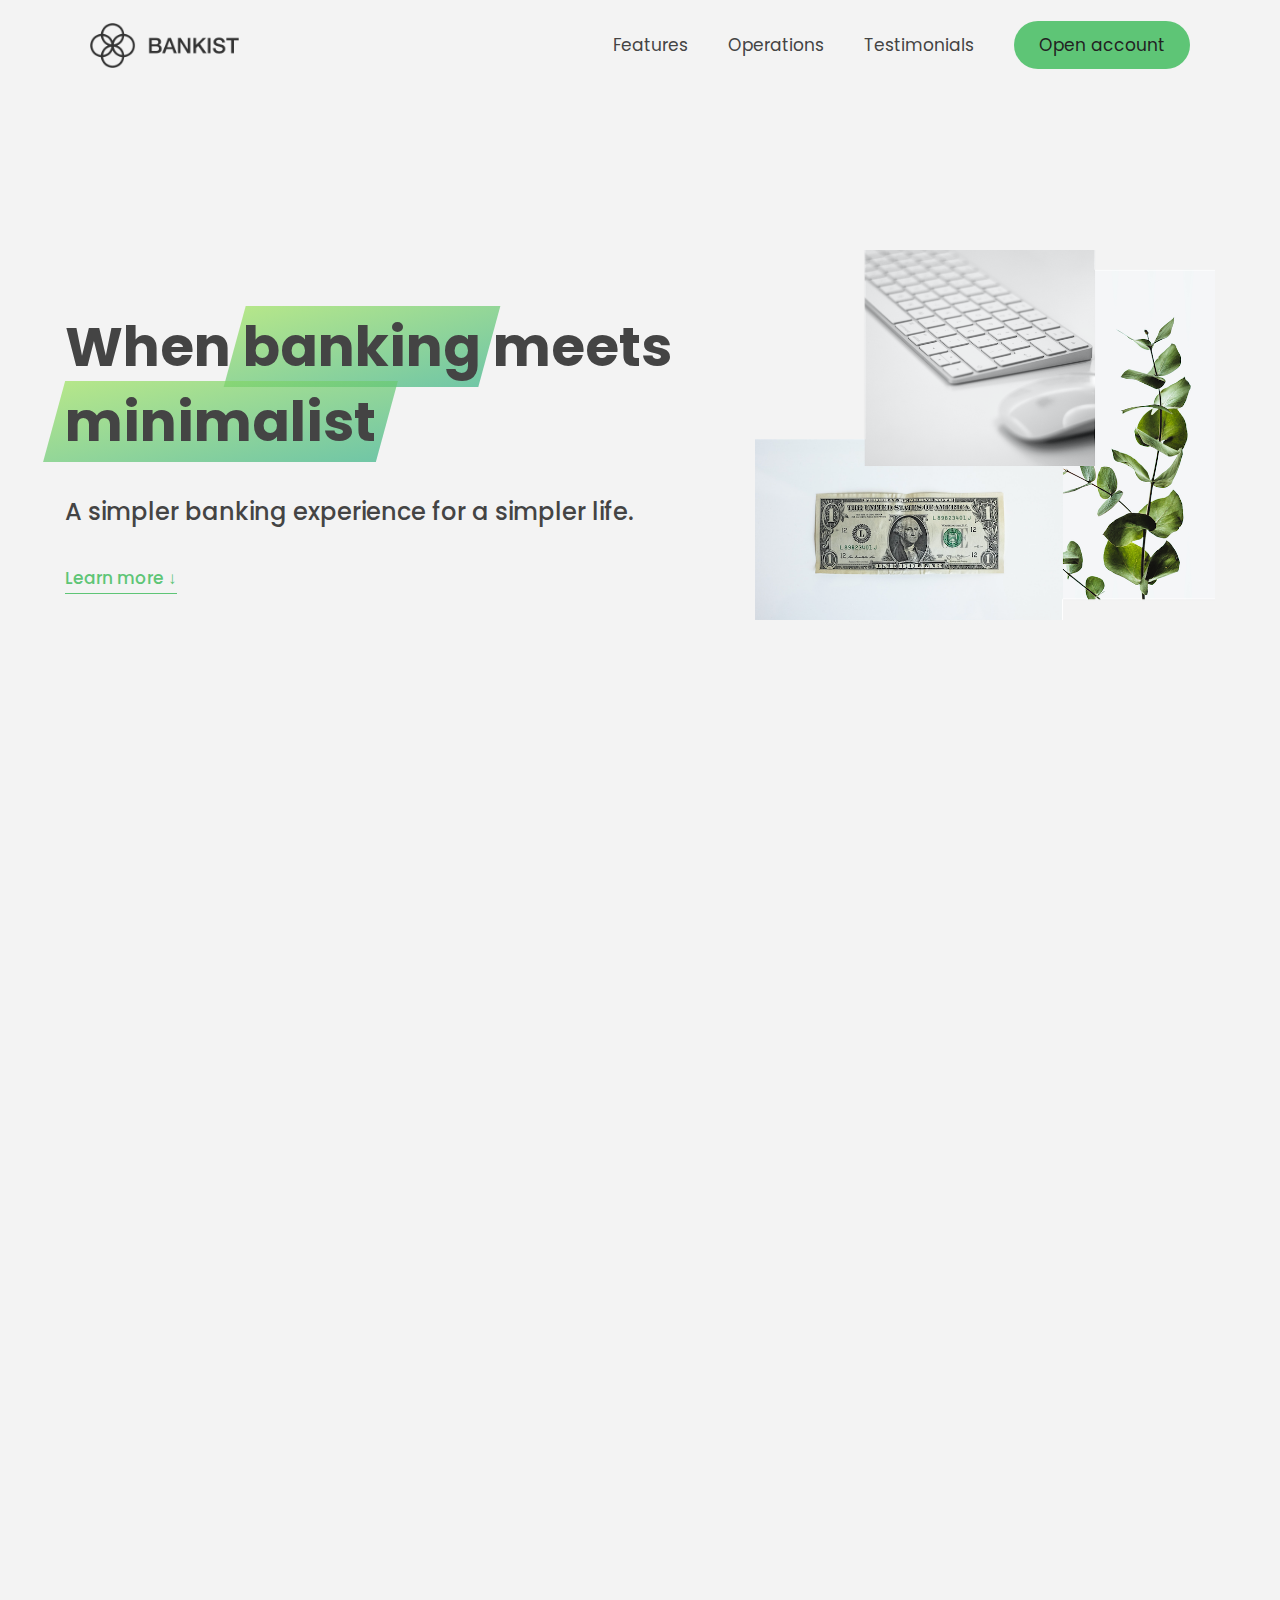
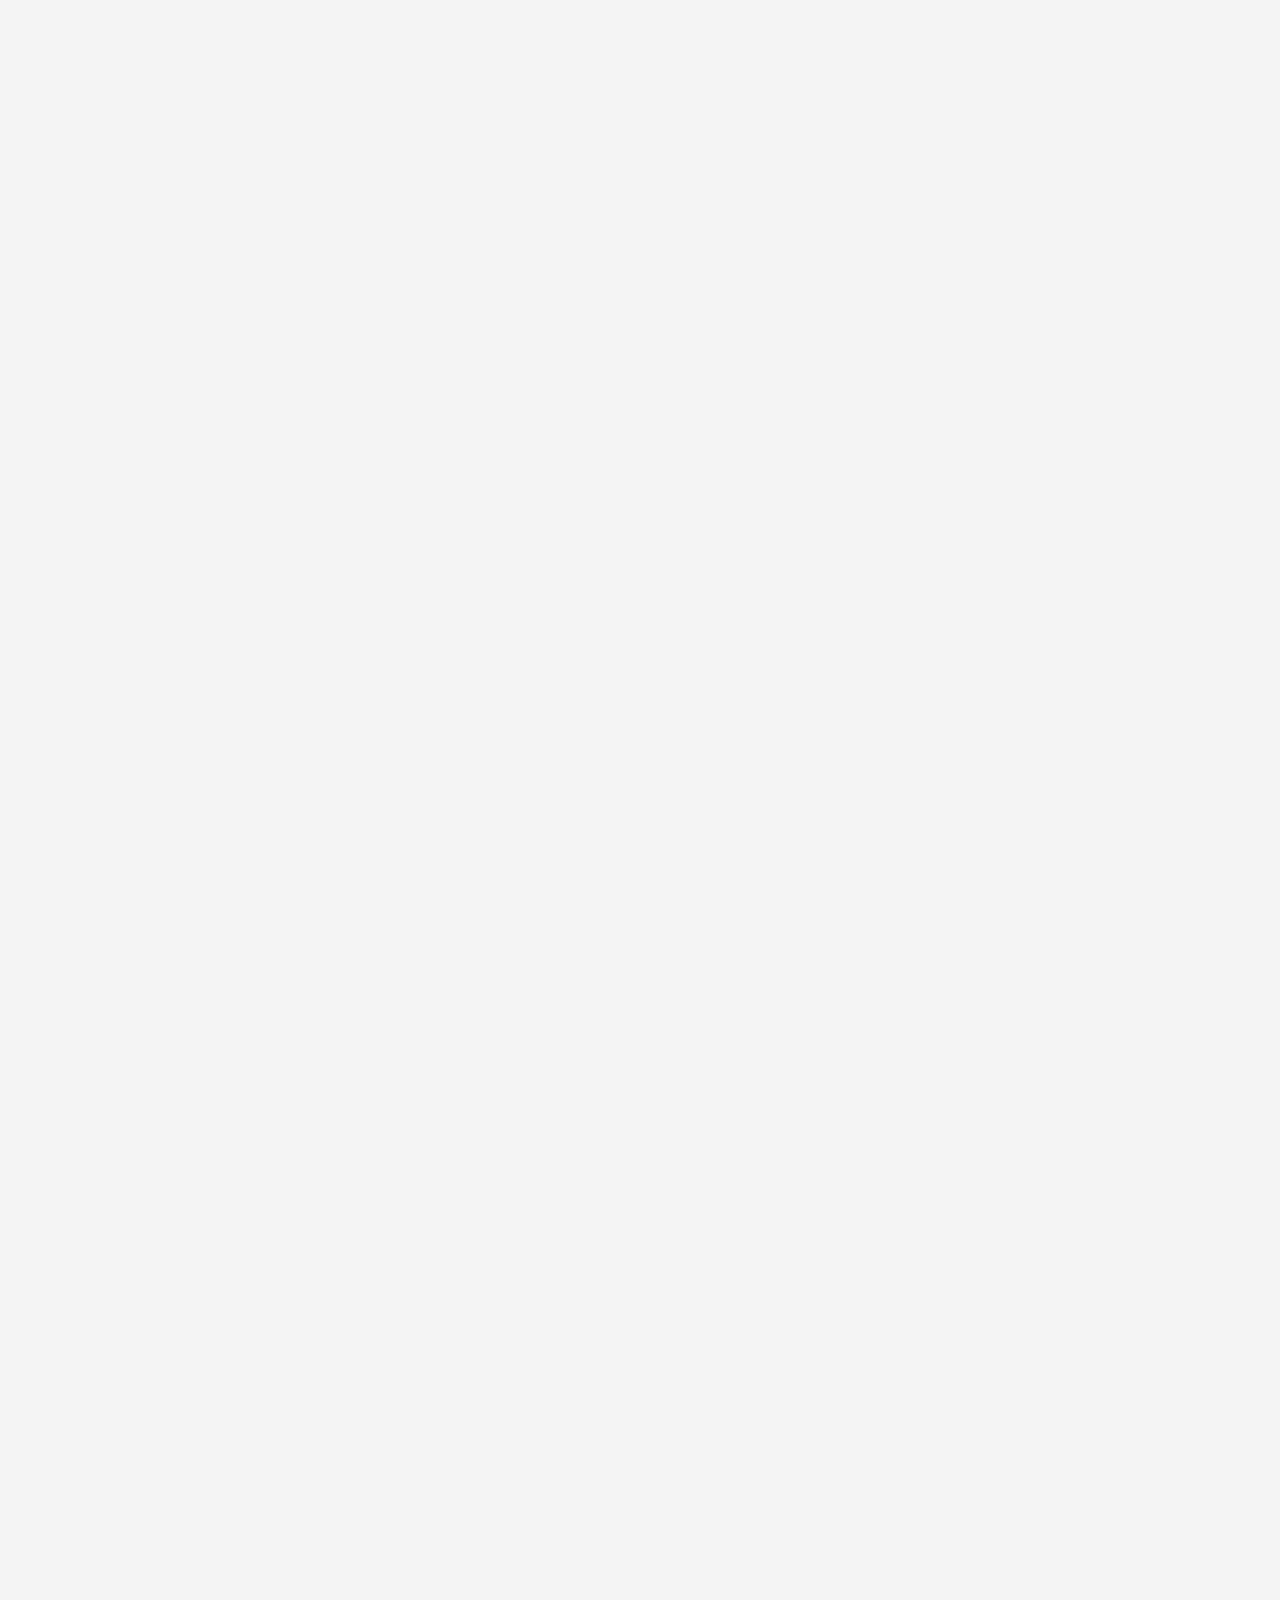
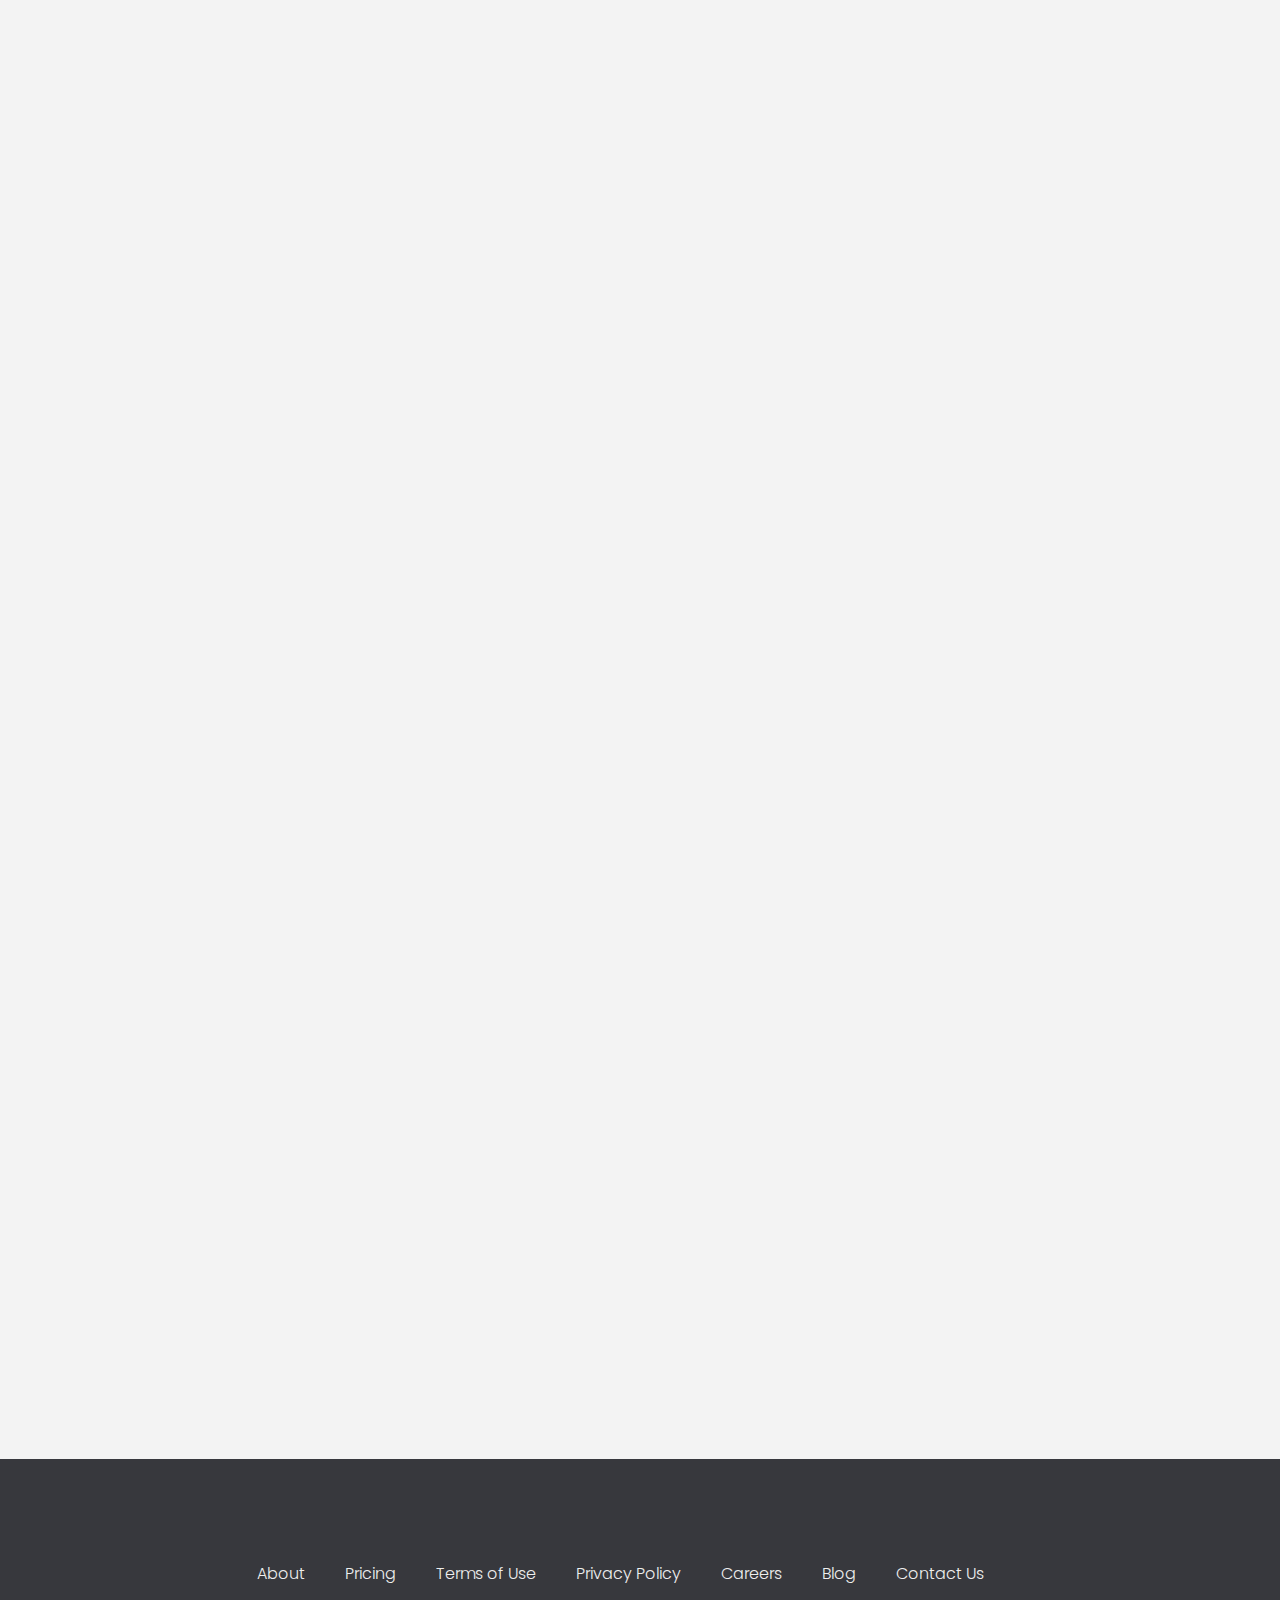
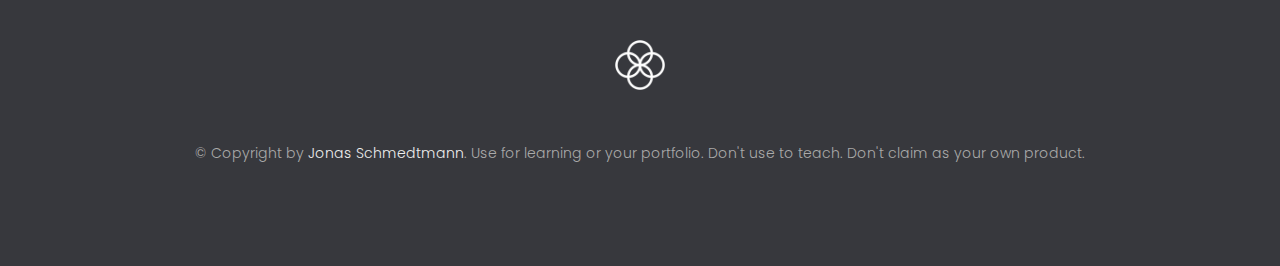
==== commit 69060127: "lazy-loading-img-added" ====
--- a/13-Advanced-DOM-Bankist/starter/index.html
+++ b/13-Advanced-DOM-Bankist/starter/index.html
@@ -12,6 +12,7 @@
     />
     <link rel="stylesheet" href="style.css" />
     <title>Bankist | When Banking meets Minimalist</title>
+    <script defer src="script.js"></script>
   </head>
   <body>
     <header class="header">
@@ -362,6 +363,6 @@
     </div>
     <div class="overlay hidden"></div>
 
-    <script src="script.js"></script>
+    <!-- <script src="script.js"></script> -->
   </body>
 </html>
